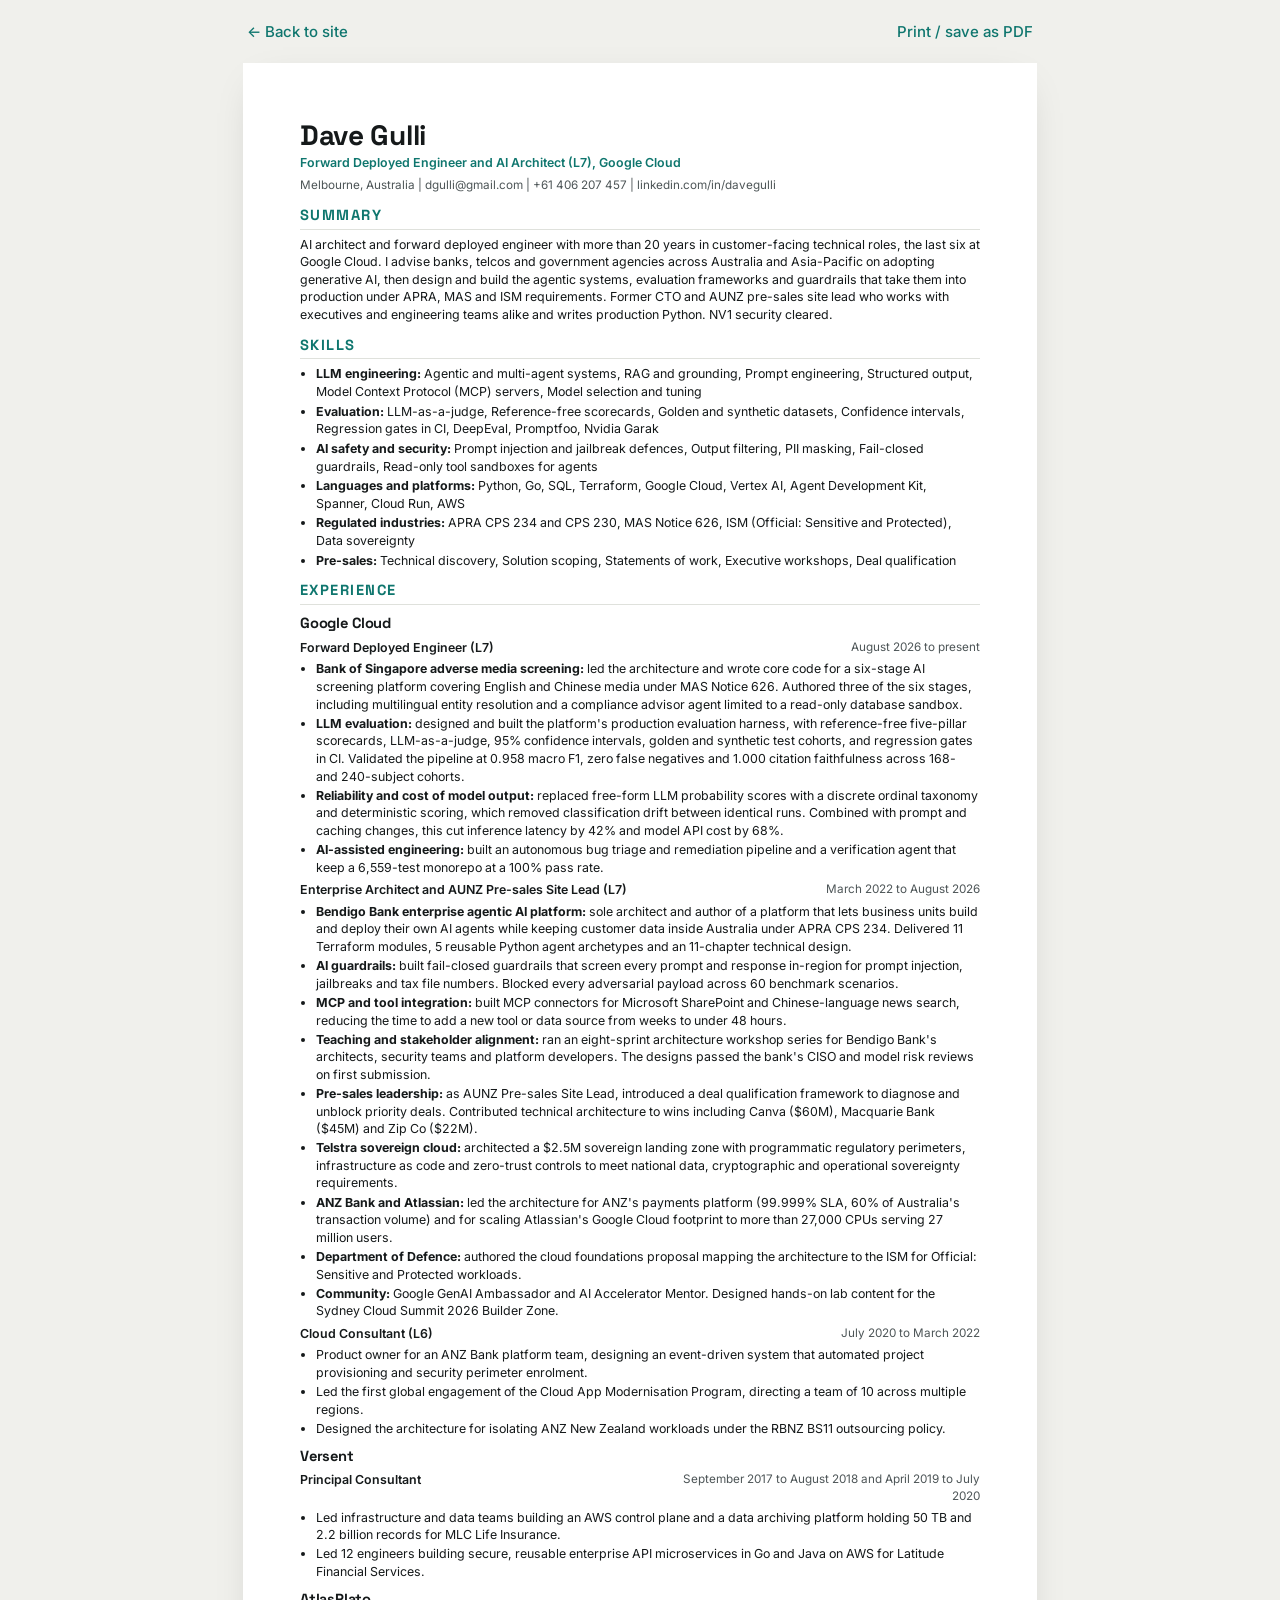
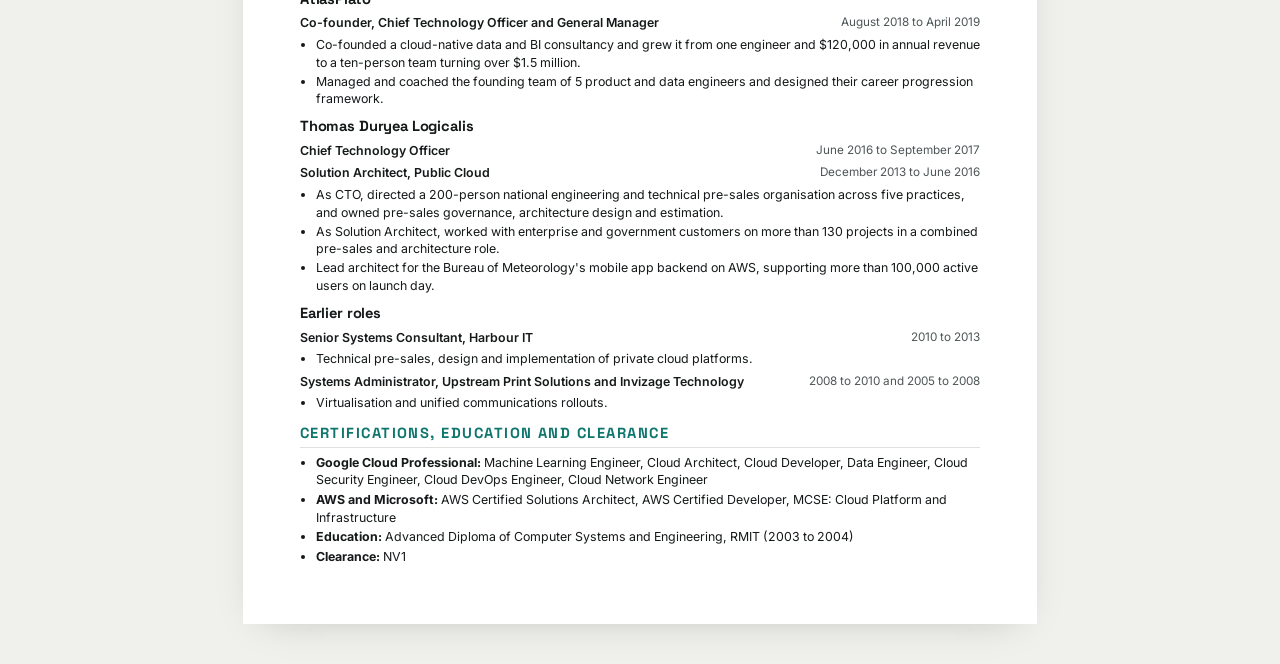
==== resume.html @ 305eb425 "Build animated portfolio site from resume Static HTML/CSS/JS site for GitHub Pages with scroll anima" ====
<!doctype html>
<html lang="en-AU">
<head>
  <meta charset="utf-8">
  <meta name="viewport" content="width=device-width, initial-scale=1">
  <title>Dave Gulli — Resume</title>
  <meta name="description" content="Printable resume of Dave Gulli, Forward Deployed Engineer and AI Architect at Google Cloud.">
  <link rel="icon" href="assets/favicon.svg" type="image/svg+xml">
  <link rel="preconnect" href="https://fonts.googleapis.com">
  <link rel="preconnect" href="https://fonts.gstatic.com" crossorigin>
  <link href="https://fonts.googleapis.com/css2?family=Inter:wght@400;500;600&family=Space+Grotesk:wght@600;700&display=swap" rel="stylesheet">
  <style>
    /* Printable resume. Content comes from js/data.js. */
    @page { size: A4; margin: 11mm 13mm; }
    * { box-sizing: border-box; }
    body { margin: 0; background: #f0f0ec; color: #15191a; font: 400 9.3pt/1.42 "Inter", system-ui, sans-serif; -webkit-font-smoothing: antialiased; }
    .bar { max-width: 210mm; margin: 0 auto; padding: 16px 4px; display: flex; justify-content: space-between; gap: 12px; font-size: 15px; }
    .bar a, .bar button { color: #0f766e; font: 500 15px "Inter", sans-serif; background: none; border: 0; cursor: pointer; text-decoration: none; padding: 6px 0; }
    .page { max-width: 210mm; margin: 0 auto 40px; background: #fff; padding: 15mm; box-shadow: 0 10px 40px -20px rgba(0,0,0,.25); }
    h1, h2, h3 { font-family: "Space Grotesk", sans-serif; margin: 0; letter-spacing: -.01em; }
    h1 { font-size: 21pt; line-height: 1.1; }
    .title { font-weight: 600; margin-top: 4px; color: #0f766e; }
    .meta { margin-top: 5px; color: #4d5557; font-size: 8.8pt; }
    .meta a { color: inherit; text-decoration: none; }
    h2 { font-size: 11pt; text-transform: uppercase; letter-spacing: .1em; color: #0f766e; border-bottom: 1px solid #dfe1dc; padding-bottom: 3px; margin: 11px 0 6px; break-after: avoid; }
    h3 { font-size: 11pt; margin-top: 8px; break-after: avoid; }
    p { margin: 0; }
    ul { margin: 4px 0 0; padding-left: 16px; }
    li { margin-bottom: 1.5px; }
    .role { display: flex; justify-content: space-between; gap: 14px; margin-top: 5px; font-weight: 600; break-after: avoid; }
    .role span:last-child { font-weight: 400; color: #4d5557; text-align: right; font-size: 8.8pt; flex: none; max-width: 48%; }
    .skills li, .creds li { margin-bottom: 2px; }
    @media print { body { background: #fff; } .bar { display: none; } .page { box-shadow: none; padding: 0; margin: 0; max-width: none; } }
    @media (max-width: 640px) { .page { padding: 22px; } .role { flex-direction: column; gap: 0; } .role span:last-child { text-align: left; max-width: none; } }
  </style>
</head>
<body>
  <div class="bar"><a href="./">← Back to site</a><button type="button" onclick="print()">Print / save as PDF</button></div>
  <main class="page" id="page"></main>
  <script src="js/data.js"></script>
  <script>
    (function () {
      var R = window.RESUME;
      var li = function (b) { return "<li>" + (b.lead ? "<b>" + b.lead + ":</b> " : "") + b.text + "</li>"; };
      document.getElementById("page").innerHTML =
        "<h1>" + R.name + '</h1><p class="title">' + R.title + "</p>" +
        '<p class="meta">' + R.location + ' | <a href="mailto:' + R.email + '">' + R.email + "</a> | " + R.phone + ' | <a href="' + R.linkedin + '">' + R.linkedinLabel + "</a></p>" +
        "<h2>Summary</h2><p>" + R.summary + "</p>" +
        '<h2>Skills</h2><ul class="skills">' + R.skills.map(function (s) { return "<li><b>" + s.group + ":</b> " + s.items.join(", ") + "</li>"; }).join("") + "</ul>" +
        "<h2>Experience</h2>" + R.experience.map(function (c) {
          return "<h3>" + c.company + "</h3>" + c.roles.map(function (r) {
            return [{ title: r.title, period: r.period }].concat(r.extraTitles || []).map(function (t) {
              return '<div class="role"><span>' + t.title + "</span><span>" + t.period + "</span></div>";
            }).join("") + "<ul>" + r.bullets.map(li).join("") + "</ul>";
          }).join("");
        }).join("") +
        '<h2>Certifications, education and clearance</h2><ul class="creds">' +
          R.certifications.map(function (g) { return "<li><b>" + g.issuer + ":</b> " + g.items.join(", ") + "</li>"; }).join("") +
          R.education.map(function (e) { return "<li><b>Education:</b> " + e.degree + ", " + e.school + " (" + e.period + ")</li>"; }).join("") +
          "<li><b>Clearance:</b> " + R.clearance.level + "</li></ul>";
    })();
  </script>
</body>
</html>
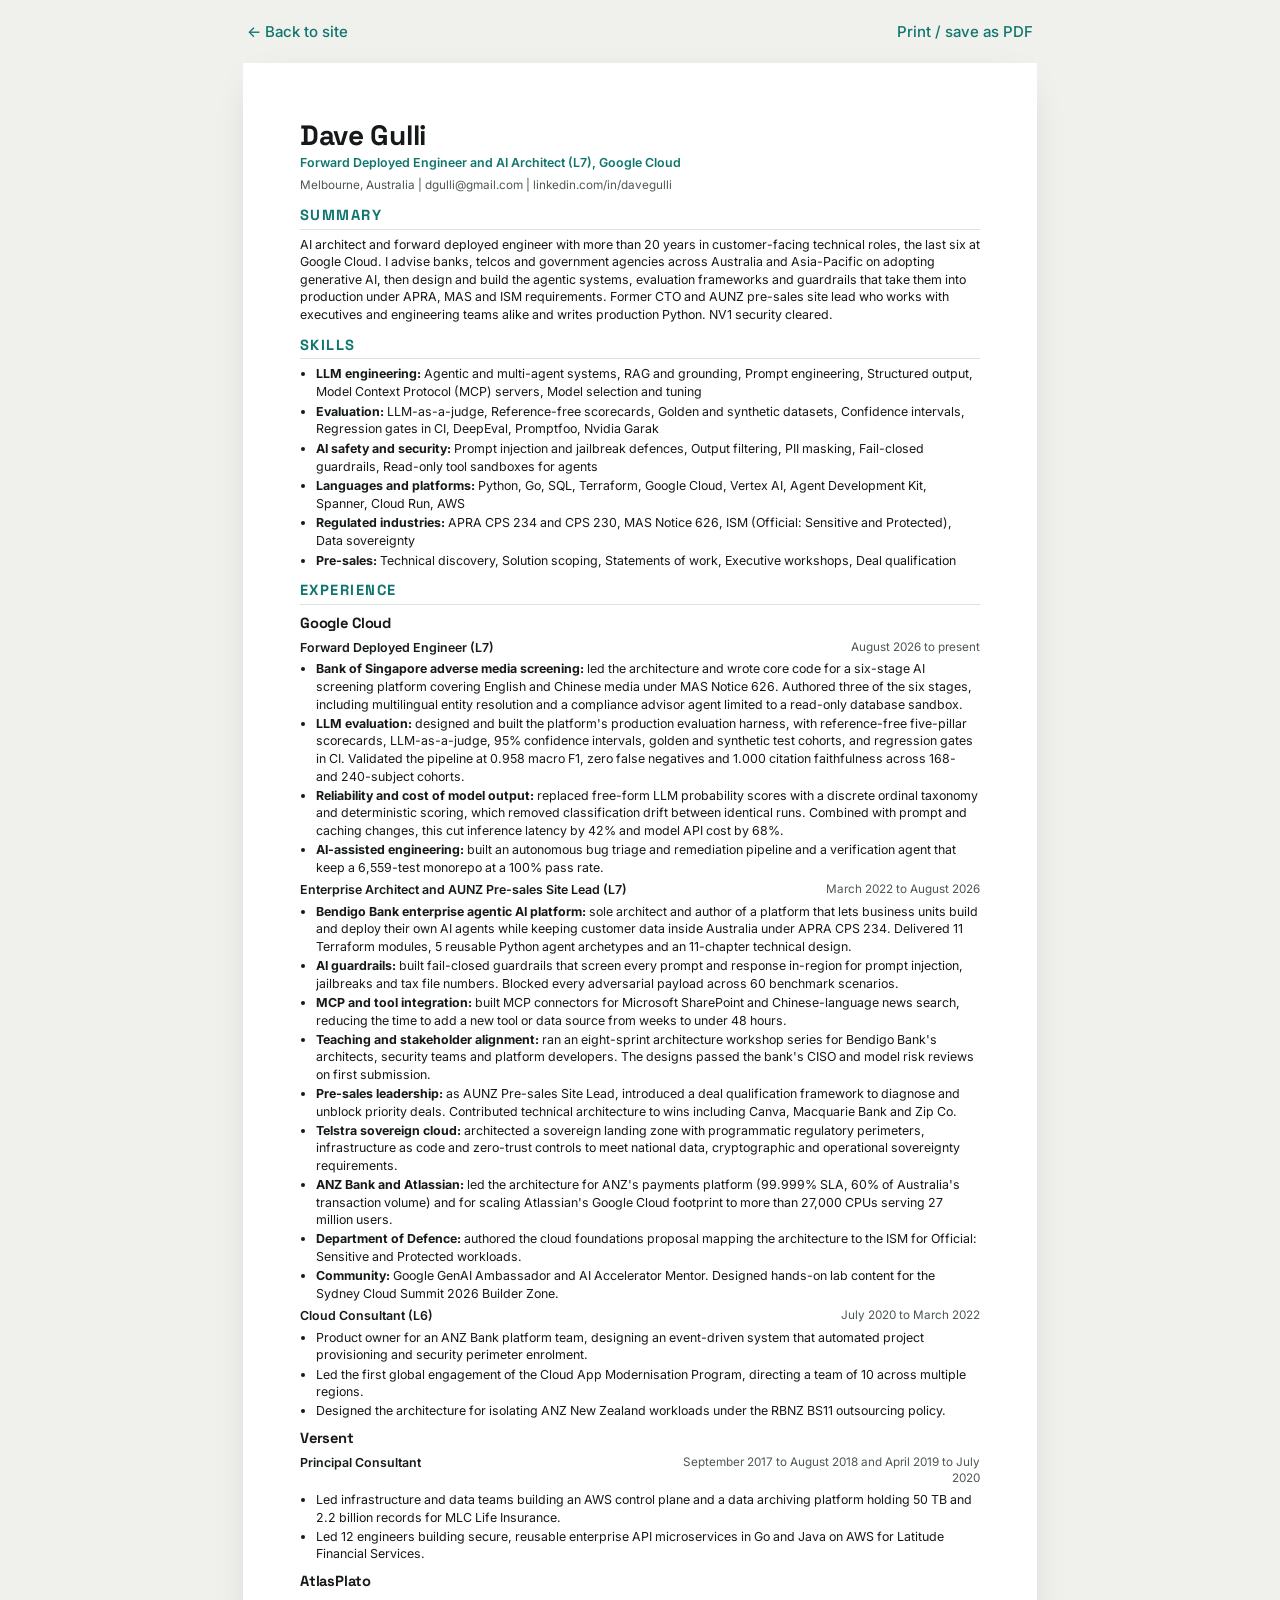
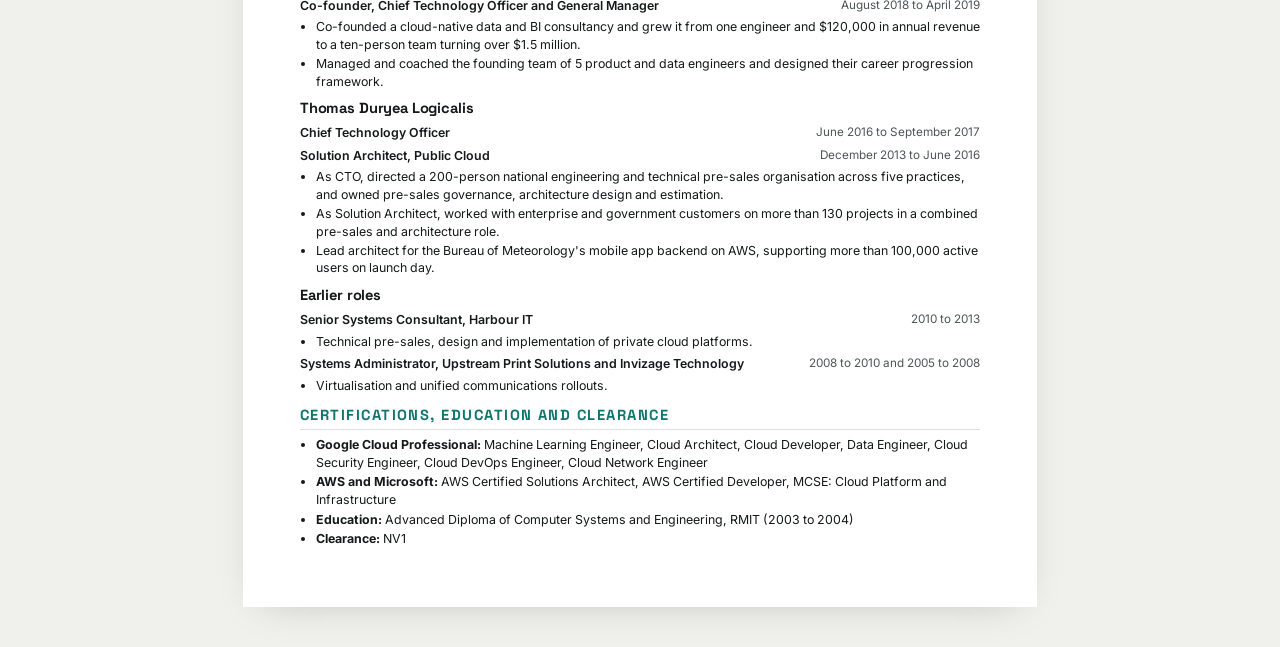
==== commit 1aeb3678: "Remove phone number and customer deal values Co-Authored-By: Claude Fable 5.2 <noreply@anthropic.com" ====
--- a/resume.html
+++ b/resume.html
@@ -44,7 +44,7 @@
       var li = function (b) { return "<li>" + (b.lead ? "<b>" + b.lead + ":</b> " : "") + b.text + "</li>"; };
       document.getElementById("page").innerHTML =
         "<h1>" + R.name + '</h1><p class="title">' + R.title + "</p>" +
-        '<p class="meta">' + R.location + ' | <a href="mailto:' + R.email + '">' + R.email + "</a> | " + R.phone + ' | <a href="' + R.linkedin + '">' + R.linkedinLabel + "</a></p>" +
+        '<p class="meta">' + R.location + ' | <a href="mailto:' + R.email + '">' + R.email + "</a> | " + '<a href="' + R.linkedin + '">' + R.linkedinLabel + "</a></p>" +
         "<h2>Summary</h2><p>" + R.summary + "</p>" +
         '<h2>Skills</h2><ul class="skills">' + R.skills.map(function (s) { return "<li><b>" + s.group + ":</b> " + s.items.join(", ") + "</li>"; }).join("") + "</ul>" +
         "<h2>Experience</h2>" + R.experience.map(function (c) {
